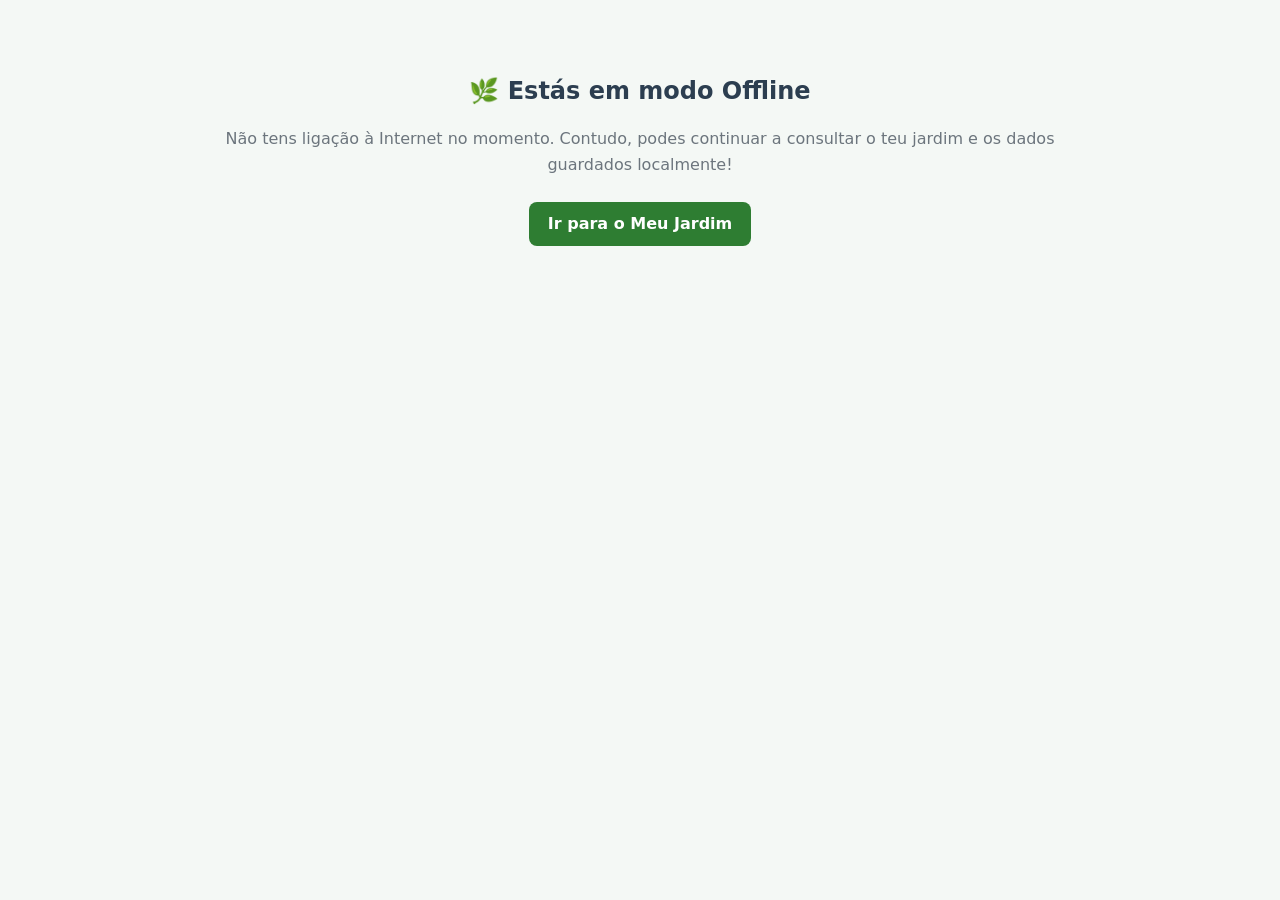
==== pages/offline.html @ 0cb5bcfe "Add files via upload" ====
<!DOCTYPE html>
<html lang="pt">
<head>
  <meta charset="UTF-8">
  <meta name="viewport" content="width=device-width, initial-scale=1.0">
  <title>Offline - FloraAura</title>
  <link rel="stylesheet" href="/assets/css/styles.css">
</head>
<body>
  <main class="app-content" style="text-align: center; margin-top: 3rem;">
    <h2>🌿 Estás em modo Offline</h2>
    <p style="margin-top: 1rem; color: var(--text-muted);">
      Não tens ligação à Internet no momento. Contudo, podes continuar a consultar o teu jardim e os dados guardados localmente!
    </p>
    <a href="/index.html" class="btn-primary" style="display:inline-block; margin-top:1.5rem; text-decoration:none;">Ir para o Meu Jardim</a>
  </main>
</body>
</html>
---- assets/css/styles.css ----
:root {
  --primary-color: #2e7d32;
  --primary-light: #81c784;
  --primary-dark: #1b5e20;
  --accent-color: #a5d6a7;
  --bg-color: #f4f8f5;
  --card-bg: #ffffff;
  --text-color: #2c3e50;
  --text-muted: #6c757d;
  --border-radius: 12px;
  --shadow: 0 4px 12px rgba(0, 0, 0, 0.08);
}

* {
  box-sizing: border-box;
  margin: 0;
  padding: 0;
  font-family: system-ui, -apple-system, BlinkMacSystemFont, 'Segoe UI', Roboto, sans-serif;
}

body {
  background-color: var(--bg-color);
  color: var(--text-color);
  line-height: 1.6;
  padding-bottom: 2rem;
}

/* Header */
.app-header {
  background-color: var(--primary-color);
  color: white;
  padding: 1rem 1.5rem;
  display: flex;
  justify-content: space-between;
  align-items: center;
  box-shadow: var(--shadow);
}

.logo-container {
  display: flex;
  align-items: center;
  gap: 0.75rem;
}

.logo {
  width: 32px;
  height: 32px;
}

/* Navegação */
.app-nav {
  display: flex;
  background-color: #ffffff;
  border-bottom: 1px solid #e0e0e0;
  padding: 0.5rem 1rem;
  gap: 1rem;
}

.nav-btn, .nav-link {
  background: none;
  border: none;
  padding: 0.5rem 1rem;
  font-weight: 600;
  color: var(--text-muted);
  cursor: pointer;
  text-decoration: none;
  border-bottom: 3px solid transparent;
}

.nav-btn.active {
  color: var(--primary-color);
  border-bottom-color: var(--primary-color);
}

/* Conteúdo */
.app-content {
  padding: 1.5rem;
  max-width: 900px;
  margin: 0 auto;
}

.tab-content {
  display: none;
}

.tab-content.active {
  display: block;
}

.section-header {
  display: flex;
  justify-content: space-between;
  align-items: center;
  margin-bottom: 1.5rem;
}

/* Botões */
.btn-primary {
  background-color: var(--primary-color);
  color: white;
  border: none;
  padding: 0.6rem 1.2rem;
  border-radius: 8px;
  font-weight: 600;
  cursor: pointer;
}

.btn-secondary {
  background-color: #e0e0e0;
  color: var(--text-color);
  border: none;
  padding: 0.6rem 1.2rem;
  border-radius: 8px;
  cursor: pointer;
}

/* Grela de Plantas */
.plants-grid {
  display: grid;
  grid-template-columns: repeat(auto-fill, minmax(250px, 1fr));
  gap: 1.25rem;
}

.plant-card {
  background: var(--card-bg);
  border-radius: var(--border-radius);
  padding: 1.25rem;
  box-shadow: var(--shadow);
  border-left: 5px solid var(--primary-color);
}

.plant-card h3 {
  color: var(--primary-dark);
  margin-bottom: 0.5rem;
}

.plant-meta {
  font-size: 0.9rem;
  color: var(--text-muted);
  margin-bottom: 0.25rem;
}

/* Modal */
.app-modal {
  margin: auto;
  padding: 2rem;
  border-radius: var(--border-radius);
  border: none;
  box-shadow: 0 10px 30px rgba(0, 0, 0, 0.2);
  width: 90%;
  max-width: 450px;
}

.app-modal form {
  display: flex;
  flex-direction: column;
  gap: 1rem;
}

.app-modal input, .app-modal select {
  padding: 0.6rem;
  border: 1px solid #ccc;
  border-radius: 6px;
}

.modal-actions {
  display: flex;
  justify-content: flex-end;
  gap: 0.5rem;
  margin-top: 1rem;
}
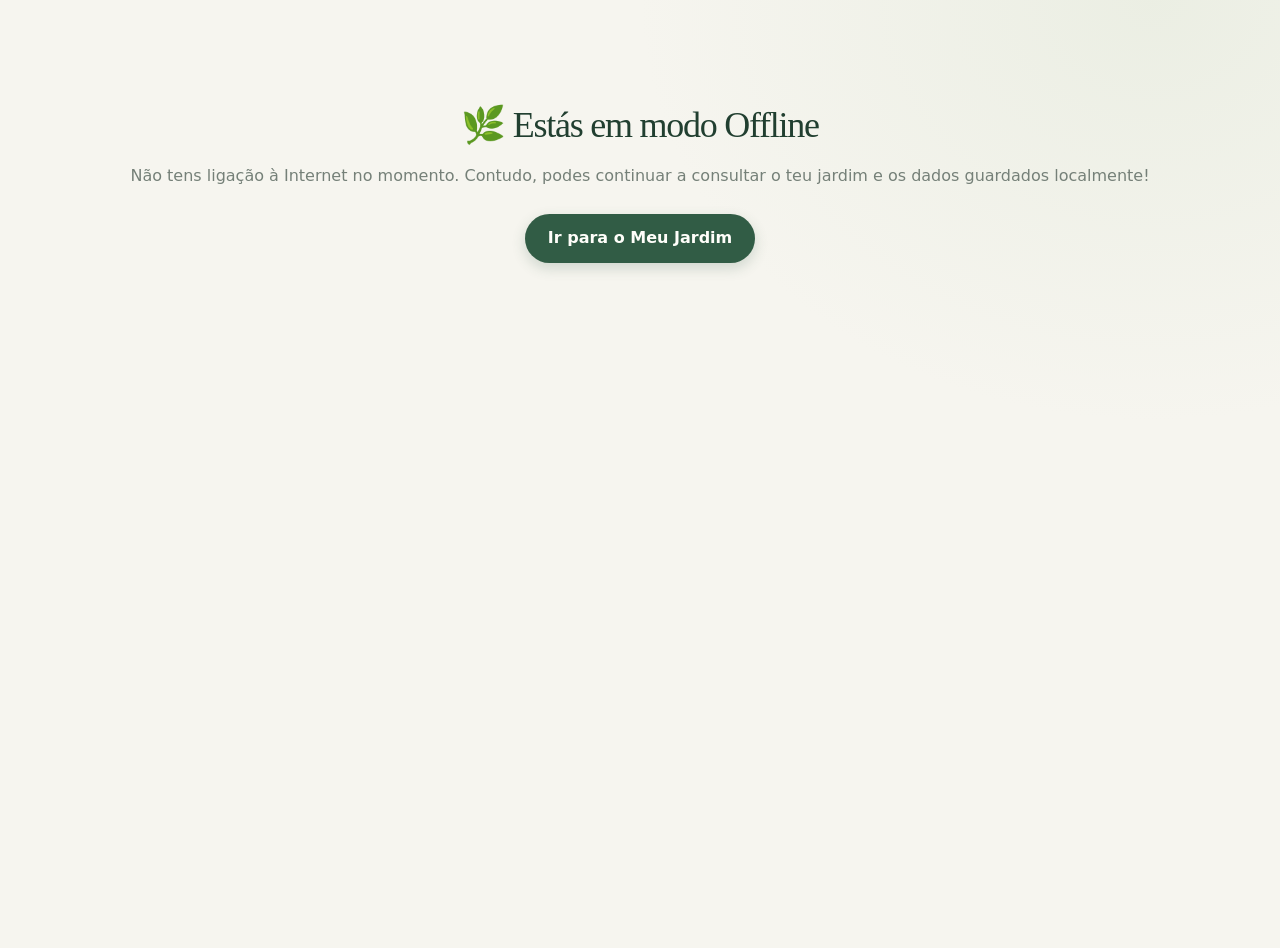
==== commit b427784a: "Add files via upload" ====
--- a/pages/offline.html
+++ b/pages/offline.html
@@ -4,7 +4,7 @@
   <meta charset="UTF-8">
   <meta name="viewport" content="width=device-width, initial-scale=1.0">
   <title>Offline - FloraAura</title>
-  <link rel="stylesheet" href="/assets/css/styles.css">
+  <link rel="stylesheet" href="../assets/css/styles.css">
 </head>
 <body>
   <main class="app-content" style="text-align: center; margin-top: 3rem;">
--- a/assets/css/styles.css
+++ b/assets/css/styles.css
@@ -1,82 +1,150 @@
 :root {
-  --primary-color: #2e7d32;
-  --primary-light: #81c784;
-  --primary-dark: #1b5e20;
-  --accent-color: #a5d6a7;
-  --bg-color: #f4f8f5;
-  --card-bg: #ffffff;
-  --text-color: #2c3e50;
-  --text-muted: #6c757d;
-  --border-radius: 12px;
-  --shadow: 0 4px 12px rgba(0, 0, 0, 0.08);
+  color-scheme: light;
+  --primary-color: #315c45;
+  --primary-light: #e6eee7;
+  --primary-dark: #213f30;
+  --accent-color: #c5a66b;
+  --bg-color: #f6f5ef;
+  --card-bg: #fffefa;
+  --text-color: #28362e;
+  --text-muted: #758078;
+  --border-color: #e6e8df;
+  --border-radius: 18px;
+  --shadow: 0 12px 32px rgba(40, 54, 46, 0.07);
+  --shadow-hover: 0 18px 38px rgba(40, 54, 46, 0.12);
 }
 
 * {
   box-sizing: border-box;
   margin: 0;
   padding: 0;
-  font-family: system-ui, -apple-system, BlinkMacSystemFont, 'Segoe UI', Roboto, sans-serif;
 }
 
 body {
-  background-color: var(--bg-color);
+  min-height: 100vh;
+  background:
+    radial-gradient(ellipse at 90% 0%, rgba(220, 229, 211, 0.42), transparent 32rem),
+    var(--bg-color);
   color: var(--text-color);
-  line-height: 1.6;
-  padding-bottom: 2rem;
-}
-
-/* Header */
+  font-family: "Segoe UI", system-ui, -apple-system, BlinkMacSystemFont, sans-serif;
+  line-height: 1.65;
+  padding-bottom: 3rem;
+  -webkit-font-smoothing: antialiased;
+}
+
+h1,
+h2,
+h3 {
+  color: var(--primary-dark);
+  font-family: Georgia, "Times New Roman", serif;
+  font-weight: 500;
+  line-height: 1.2;
+}
+
+h1 {
+  color: #fffefa;
+  font-size: clamp(1.55rem, 3vw, 1.9rem);
+  letter-spacing: -0.04em;
+}
+
+h2 {
+  font-size: clamp(1.7rem, 4vw, 2.25rem);
+  letter-spacing: -0.035em;
+}
+
+h3 {
+  font-size: 1.35rem;
+  letter-spacing: -0.02em;
+}
+
+button,
+input,
+select {
+  font: inherit;
+}
+
+button,
+a,
+input,
+select {
+  -webkit-tap-highlight-color: transparent;
+}
+
+button:focus-visible,
+a:focus-visible,
+input:focus-visible,
+select:focus-visible {
+  outline: 3px solid rgba(197, 166, 107, 0.8);
+  outline-offset: 3px;
+}
+
 .app-header {
-  background-color: var(--primary-color);
-  color: white;
-  padding: 1rem 1.5rem;
-  display: flex;
+  position: relative;
+  display: flex;
+  min-height: 84px;
+  align-items: center;
   justify-content: space-between;
-  align-items: center;
-  box-shadow: var(--shadow);
+  padding: 1rem max(1.5rem, calc((100vw - 1080px) / 2));
+  background: linear-gradient(115deg, #244432, #39664b);
+  color: #fffefa;
+  box-shadow: 0 8px 24px rgba(33, 63, 48, 0.14);
 }
 
 .logo-container {
   display: flex;
   align-items: center;
-  gap: 0.75rem;
+  gap: 0.85rem;
 }
 
 .logo {
-  width: 32px;
-  height: 32px;
-}
-
-/* Navegação */
+  width: 38px;
+  height: 38px;
+  object-fit: contain;
+}
+
 .app-nav {
   display: flex;
-  background-color: #ffffff;
-  border-bottom: 1px solid #e0e0e0;
-  padding: 0.5rem 1rem;
-  gap: 1rem;
-}
-
-.nav-btn, .nav-link {
-  background: none;
-  border: none;
-  padding: 0.5rem 1rem;
-  font-weight: 600;
+  justify-content: center;
+  gap: 0.5rem;
+  padding: 0.75rem 1rem;
+  border-bottom: 1px solid rgba(40, 54, 46, 0.08);
+  background: rgba(255, 254, 250, 0.88);
+}
+
+.nav-btn,
+.nav-link {
+  position: relative;
+  display: inline-flex;
+  min-height: 42px;
+  align-items: center;
+  justify-content: center;
+  border: 0;
+  border-radius: 999px;
+  background: transparent;
+  padding: 0.55rem 1.15rem;
   color: var(--text-muted);
   cursor: pointer;
+  font-size: 0.94rem;
+  font-weight: 600;
   text-decoration: none;
-  border-bottom: 3px solid transparent;
+  transition: color 180ms ease, background-color 180ms ease;
+}
+
+.nav-btn:hover,
+.nav-link:hover {
+  background: #f1f2eb;
+  color: var(--primary-dark);
 }
 
 .nav-btn.active {
-  color: var(--primary-color);
-  border-bottom-color: var(--primary-color);
-}
-
-/* Conteúdo */
+  background: var(--primary-light);
+  color: var(--primary-dark);
+}
+
 .app-content {
-  padding: 1.5rem;
-  max-width: 900px;
+  width: min(100% - 3rem, 1080px);
   margin: 0 auto;
+  padding: clamp(2rem, 5vw, 3.5rem) 0;
 }
 
 .tab-content {
@@ -85,87 +153,735 @@
 
 .tab-content.active {
   display: block;
+  animation: content-in 300ms ease both;
+}
+
+@keyframes content-in {
+  from {
+    opacity: 0;
+    transform: translateY(6px);
+  }
+
+  to {
+    opacity: 1;
+    transform: translateY(0);
+  }
 }
 
 .section-header {
   display: flex;
+  align-items: center;
   justify-content: space-between;
-  align-items: center;
-  margin-bottom: 1.5rem;
-}
-
-/* Botões */
+  gap: 1.25rem;
+  margin-bottom: 1.75rem;
+}
+
+.section-header h2,
+#catalogo > h2 {
+  position: relative;
+  padding-bottom: 0.8rem;
+}
+
+.section-header h2::after,
+#catalogo > h2::after {
+  position: absolute;
+  bottom: 0;
+  left: 0;
+  width: 42px;
+  height: 3px;
+  border-radius: 4px;
+  background: var(--accent-color);
+  content: "";
+}
+
+.btn-primary,
+.btn-secondary,
+.btn-install {
+  display: inline-flex;
+  min-height: 46px;
+  align-items: center;
+  justify-content: center;
+  border: 1px solid transparent;
+  border-radius: 999px;
+  padding: 0.65rem 1.35rem;
+  cursor: pointer;
+  font-weight: 650;
+  text-decoration: none;
+  transition: transform 180ms ease, background-color 180ms ease, box-shadow 180ms ease;
+}
+
 .btn-primary {
-  background-color: var(--primary-color);
-  color: white;
-  border: none;
-  padding: 0.6rem 1.2rem;
-  border-radius: 8px;
-  font-weight: 600;
-  cursor: pointer;
+  background: var(--primary-color);
+  color: #fffefa;
+  box-shadow: 0 5px 14px rgba(49, 92, 69, 0.2);
+}
+
+.btn-primary:hover {
+  transform: translateY(-1px);
+  background: var(--primary-dark);
+  box-shadow: 0 8px 18px rgba(49, 92, 69, 0.24);
 }
 
 .btn-secondary {
-  background-color: #e0e0e0;
+  border-color: var(--border-color);
+  background: var(--card-bg);
   color: var(--text-color);
-  border: none;
-  padding: 0.6rem 1.2rem;
-  border-radius: 8px;
-  cursor: pointer;
-}
-
-/* Grela de Plantas */
+}
+
+.btn-secondary:hover {
+  background: #f2f2ec;
+}
+
+.btn-install {
+  min-height: 40px;
+  border-color: rgba(255, 254, 250, 0.4);
+  background: rgba(255, 254, 250, 0.12);
+  color: #fffefa;
+}
+
+.btn-install:hover {
+  background: rgba(255, 254, 250, 0.22);
+}
+
 .plants-grid {
   display: grid;
-  grid-template-columns: repeat(auto-fill, minmax(250px, 1fr));
-  gap: 1.25rem;
+  grid-template-columns: repeat(auto-fill, minmax(min(100%, 265px), 1fr));
+  gap: 1.2rem;
 }
 
 .plant-card {
+  position: relative;
+  overflow: hidden;
+  border: 1px solid rgba(40, 54, 46, 0.07);
+  border-radius: var(--border-radius);
   background: var(--card-bg);
+  padding: 1.5rem;
+  box-shadow: var(--shadow);
+  transition: transform 200ms ease, box-shadow 200ms ease;
+}
+
+.plant-card::before {
+  position: absolute;
+  inset: 0 auto 0 0;
+  width: 4px;
+  background: linear-gradient(180deg, var(--accent-color), var(--primary-color));
+  content: "";
+}
+
+.plant-card:hover {
+  transform: translateY(-3px);
+  box-shadow: var(--shadow-hover);
+}
+
+.plant-card h3 {
+  margin-bottom: 0.8rem;
+}
+
+.plant-card p + p {
+  margin-top: 0.25rem;
+}
+
+.plant-meta {
+  color: var(--text-muted);
+  font-size: 0.94rem;
+}
+
+.plant-meta strong {
+  color: #536157;
+  font-weight: 650;
+}
+
+.empty-state {
+  grid-column: 1 / -1;
+  border: 1px dashed #cbd4c8;
   border-radius: var(--border-radius);
-  padding: 1.25rem;
+  background: rgba(255, 254, 250, 0.65);
+  padding: 2.5rem 1.5rem;
+  color: var(--text-muted);
+  text-align: center;
+}
+
+.search-bar {
+  margin: 1.5rem 0;
+}
+
+.search-bar input {
+  width: 100%;
+  min-height: 50px;
+  border: 1px solid var(--border-color);
+  border-radius: 999px;
+  background: var(--card-bg);
+  padding: 0.75rem 1.2rem;
+  color: var(--text-color);
+  box-shadow: 0 4px 14px rgba(40, 54, 46, 0.04);
+}
+
+.search-bar input::placeholder {
+  color: #929b92;
+}
+
+.app-modal {
+  width: min(90%, 500px);
+  max-height: min(90vh, 760px);
+  overflow-y: auto;
+  margin: auto;
+  border: 1px solid rgba(40, 54, 46, 0.1);
+  border-radius: 24px;
+  background: var(--card-bg);
+  padding: clamp(1.5rem, 5vw, 2.25rem);
+  color: var(--text-color);
+  box-shadow: 0 24px 80px rgba(26, 43, 32, 0.24);
+}
+
+.app-modal::backdrop {
+  background: rgba(24, 39, 29, 0.52);
+  backdrop-filter: blur(4px);
+}
+
+.app-modal form {
+  display: flex;
+  flex-direction: column;
+  gap: 0.65rem;
+}
+
+.app-modal h3 {
+  margin-bottom: 0.6rem;
+  font-size: 1.65rem;
+}
+
+.app-modal label {
+  margin-top: 0.35rem;
+  color: #536157;
+  font-size: 0.9rem;
+  font-weight: 650;
+}
+
+.app-modal input,
+.app-modal select {
+  width: 100%;
+  min-height: 46px;
+  border: 1px solid #dfe3da;
+  border-radius: 10px;
+  background: #fff;
+  padding: 0.65rem 0.8rem;
+  color: var(--text-color);
+}
+
+.app-modal input:focus,
+.app-modal select:focus {
+  border-color: var(--primary-color);
+}
+
+.modal-actions {
+  display: flex;
+  justify-content: flex-end;
+  gap: 0.65rem;
+  margin-top: 1.25rem;
+}
+
+.welcome-panel {
+  position: relative;
+  display: grid;
+  min-height: 350px;
+  grid-template-columns: minmax(0, 1.35fr) minmax(220px, 0.65fr);
+  align-items: center;
+  overflow: hidden;
+  margin-bottom: 3.5rem;
+  border-radius: 28px;
+  background:
+    radial-gradient(ellipse at 82% 25%, rgba(126, 157, 105, 0.3), transparent 23rem),
+    linear-gradient(120deg, #203e2e, #315c45 68%, #426c50);
+  padding: clamp(2rem, 5vw, 3.5rem);
+  color: #fffefa;
+  box-shadow: 0 22px 50px rgba(33, 63, 48, 0.18);
+}
+
+.welcome-copy {
+  position: relative;
+  z-index: 1;
+  max-width: 610px;
+  padding-bottom: 1.5rem;
+}
+
+.eyebrow {
+  margin-bottom: 0.55rem;
+  color: #8a9a8c;
+  font-size: 0.73rem;
+  font-weight: 750;
+  letter-spacing: 0.14em;
+  text-transform: uppercase;
+}
+
+.welcome-copy .eyebrow {
+  color: #d5c18e;
+}
+
+.welcome-copy h2 {
+  max-width: 570px;
+  color: #fffefa;
+  font-size: clamp(2.1rem, 4.5vw, 3.45rem);
+  letter-spacing: -0.045em;
+}
+
+.welcome-copy > p:not(.eyebrow) {
+  max-width: 490px;
+  margin-top: 1rem;
+  color: rgba(255, 254, 250, 0.78);
+  font-size: 1.02rem;
+}
+
+.welcome-actions {
+  display: flex;
+  flex-wrap: wrap;
+  align-items: center;
+  gap: 0.65rem 1rem;
+  margin-top: 1.5rem;
+}
+
+.welcome-panel .btn-primary {
+  border-color: #fffefa;
+  background: #fffefa;
+  color: var(--primary-dark);
+  box-shadow: none;
+}
+
+.welcome-panel .btn-primary:hover {
+  background: #f1eee3;
+}
+
+.nav-btn.btn-text {
+  color: rgba(255, 254, 250, 0.9);
+}
+
+.nav-btn.btn-text:hover {
+  background: rgba(255, 254, 250, 0.12);
+  color: #fffefa;
+}
+
+.btn-text span {
+  margin-left: 0.4rem;
+  font-size: 1.2em;
+  transition: transform 180ms ease;
+}
+
+.btn-text:hover span {
+  transform: translateX(3px);
+}
+
+.welcome-art {
+  position: absolute;
+  top: 0;
+  right: 0;
+  width: 39%;
+  height: 80%;
+  min-height: 255px;
+  pointer-events: none;
+}
+
+.art-sun {
+  position: absolute;
+  top: 18%;
+  right: 22%;
+  width: clamp(75px, 10vw, 126px);
+  aspect-ratio: 1;
+  border: 1px solid rgba(236, 219, 168, 0.44);
+  border-radius: 50%;
+  background: rgba(224, 197, 131, 0.12);
+  box-shadow: 0 0 0 18px rgba(224, 197, 131, 0.05), 0 0 0 38px rgba(224, 197, 131, 0.035);
+}
+
+.art-leaf {
+  position: absolute;
+  z-index: 1;
+  bottom: 24%;
+  left: 52%;
+  width: 78px;
+  height: 132px;
+  border: 1px solid rgba(228, 237, 212, 0.55);
+  border-radius: 100% 0 100% 0;
+  background: linear-gradient(145deg, #9caf7a, #527b55 76%);
+  transform: rotate(-28deg);
+  transform-origin: bottom center;
+}
+
+.art-leaf::after {
+  position: absolute;
+  top: 15%;
+  left: 50%;
+  width: 1px;
+  height: 72%;
+  background: rgba(245, 241, 219, 0.5);
+  content: "";
+  transform: rotate(-23deg);
+}
+
+.art-leaf-one {
+  margin-left: -18px;
+  transform: rotate(-43deg) scale(0.84);
+}
+
+.art-leaf-two {
+  margin-left: 33px;
+  transform: rotate(13deg);
+}
+
+.art-pot {
+  position: absolute;
+  z-index: 2;
+  right: 22%;
+  bottom: 9%;
+  width: 116px;
+  height: 78px;
+  border-radius: 8px 8px 36px 36px;
+  background: linear-gradient(120deg, #d5bd8a, #b79a66);
+  clip-path: polygon(0 0, 100% 0, 84% 100%, 16% 100%);
+}
+
+.art-pot::before {
+  position: absolute;
+  top: 0;
+  left: -8%;
+  width: 116%;
+  height: 13px;
+  border-radius: 8px;
+  background: #e0cca0;
+  content: "";
+}
+
+.art-ground {
+  position: absolute;
+  right: 5%;
+  bottom: 8%;
+  width: 85%;
+  height: 1px;
+  background: rgba(238, 235, 214, 0.35);
+}
+
+.welcome-stats {
+  position: absolute;
+  z-index: 3;
+  right: clamp(1.5rem, 5vw, 3.5rem);
+  bottom: 1.6rem;
+  left: clamp(2rem, 5vw, 3.5rem);
+  display: flex;
+  align-items: center;
+  gap: 1.1rem;
+  border-top: 1px solid rgba(255, 254, 250, 0.19);
+  padding-top: 1rem;
+  pointer-events: none;
+}
+
+.stat-item {
+  display: grid;
+  gap: 0.05rem;
+}
+
+.stat-value {
+  color: #fffefa;
+  font-family: Georgia, "Times New Roman", serif;
+  font-size: 1.45rem;
+  line-height: 1.1;
+}
+
+.stat-label {
+  color: rgba(255, 254, 250, 0.68);
+  font-size: 0.76rem;
+}
+
+.stat-note {
+  margin-left: auto;
+  color: rgba(255, 254, 250, 0.74);
+  font-size: 0.82rem;
+}
+
+.stat-note span {
+  margin-right: 0.3rem;
+  color: #d5c18e;
+}
+
+.section-header > div > .eyebrow {
+  margin-bottom: 0.35rem;
+}
+
+.section-header > div > h2 {
+  padding-bottom: 0.8rem;
+}
+
+.care-section {
+  margin-top: 4rem;
+}
+
+.care-section .section-header {
+  margin-bottom: 1.25rem;
+}
+
+.care-grid {
+  display: grid;
+  grid-template-columns: repeat(3, minmax(0, 1fr));
+  gap: 1rem;
+}
+
+.care-card {
+  min-height: 190px;
+  border: 1px solid rgba(40, 54, 46, 0.07);
+  border-radius: var(--border-radius);
+  background: rgba(255, 254, 250, 0.82);
+  padding: 1.4rem;
+  transition: transform 180ms ease, box-shadow 180ms ease;
+}
+
+.care-card:hover {
+  transform: translateY(-3px);
   box-shadow: var(--shadow);
-  border-left: 5px solid var(--primary-color);
-}
-
-.plant-card h3 {
-  color: var(--primary-dark);
-  margin-bottom: 0.5rem;
-}
-
-.plant-meta {
-  font-size: 0.9rem;
+}
+
+.care-icon {
+  display: inline-grid;
+  width: 36px;
+  height: 36px;
+  place-items: center;
+  border-radius: 12px;
+  background: var(--primary-light);
+  color: var(--primary-color);
+  font-size: 1.25rem;
+}
+
+.care-card h3 {
+  margin: 0.9rem 0 0.35rem;
+  font-size: 1.2rem;
+}
+
+.care-card p,
+.catalog-intro > p:not(.eyebrow) {
   color: var(--text-muted);
-  margin-bottom: 0.25rem;
-}
-
-/* Modal */
-.app-modal {
-  margin: auto;
-  padding: 2rem;
-  border-radius: var(--border-radius);
-  border: none;
-  box-shadow: 0 10px 30px rgba(0, 0, 0, 0.2);
-  width: 90%;
-  max-width: 450px;
-}
-
-.app-modal form {
-  display: flex;
-  flex-direction: column;
-  gap: 1rem;
-}
-
-.app-modal input, .app-modal select {
-  padding: 0.6rem;
-  border: 1px solid #ccc;
-  border-radius: 6px;
-}
-
-.modal-actions {
-  display: flex;
-  justify-content: flex-end;
-  gap: 0.5rem;
-  margin-top: 1rem;
-}+  font-size: 0.93rem;
+}
+
+.catalog-intro {
+  max-width: 670px;
+  margin-bottom: 1.5rem;
+}
+
+.catalog-intro h2 {
+  position: relative;
+  display: inline-block;
+  margin-bottom: 0.75rem;
+  padding-bottom: 0.8rem;
+}
+
+.catalog-intro h2::after {
+  position: absolute;
+  bottom: 0;
+  left: 0;
+  width: 42px;
+  height: 3px;
+  border-radius: 4px;
+  background: var(--accent-color);
+  content: "";
+}
+
+.search-bar {
+  display: flex;
+  align-items: center;
+  gap: 0.75rem;
+  max-width: 620px;
+  min-height: 54px;
+  border: 1px solid var(--border-color);
+  border-radius: 999px;
+  background: var(--card-bg);
+  padding: 0 1.1rem;
+  color: var(--text-muted);
+  box-shadow: 0 4px 14px rgba(40, 54, 46, 0.04);
+}
+
+.search-bar > span {
+  font-size: 1.45rem;
+}
+
+.search-bar input {
+  min-height: 50px;
+  border: 0;
+  outline: 0;
+  background: transparent;
+  padding: 0;
+  box-shadow: none;
+}
+
+.search-bar input:focus-visible {
+  outline: 0;
+}
+
+.search-bar:focus-within {
+  border-color: var(--primary-color);
+  box-shadow: 0 0 0 3px rgba(49, 92, 69, 0.12);
+}
+
+.modal-description {
+  margin: -0.2rem 0 0.55rem;
+  color: var(--text-muted);
+  font-size: 0.92rem;
+}
+
+.app-footer {
+  display: flex;
+  align-items: center;
+  justify-content: center;
+  gap: 0.55rem;
+  margin: 0 auto;
+  padding: 1.5rem 1rem 0;
+  color: var(--text-muted);
+  font-size: 0.84rem;
+  text-align: center;
+}
+
+.footer-mark {
+  color: var(--primary-color);
+  font-size: 1.05rem;
+}
+
+@media (max-width: 600px) {
+  .app-header {
+    min-height: 72px;
+    padding: 0.85rem 1.1rem;
+  }
+
+  .logo {
+    width: 32px;
+    height: 32px;
+  }
+
+  .app-nav {
+    gap: 0.15rem;
+    padding: 0.55rem 0.5rem;
+  }
+
+  .nav-btn,
+  .nav-link {
+    min-height: 40px;
+    padding: 0.5rem 0.85rem;
+    font-size: 0.9rem;
+  }
+
+  .app-content {
+    width: min(100% - 2rem, 1080px);
+    padding-top: 2rem;
+  }
+
+  .section-header {
+    align-items: flex-start;
+    flex-direction: column;
+  }
+
+  .section-header .btn-primary {
+    align-self: flex-start;
+  }
+
+  .welcome-panel {
+    min-height: 435px;
+    grid-template-columns: 1fr;
+    margin-bottom: 2.75rem;
+    border-radius: 22px;
+    padding: 1.75rem 1.5rem 1.4rem;
+  }
+
+  .welcome-copy {
+    align-self: start;
+    padding-bottom: 0;
+  }
+
+  .welcome-copy h2 {
+    max-width: 450px;
+    font-size: clamp(2rem, 9vw, 2.7rem);
+  }
+
+  .welcome-copy > p:not(.eyebrow) {
+    max-width: 370px;
+    font-size: 0.94rem;
+  }
+
+  .welcome-actions {
+    align-items: flex-start;
+    flex-direction: column;
+    gap: 0.35rem;
+    margin-top: 1.1rem;
+  }
+
+  .welcome-art {
+    top: auto;
+    right: 0;
+    bottom: 3.6rem;
+    width: 58%;
+    height: 48%;
+    min-height: 180px;
+    opacity: 0.8;
+  }
+
+  .art-leaf {
+    width: 58px;
+    height: 100px;
+  }
+
+  .art-pot {
+    right: 18%;
+    width: 88px;
+    height: 60px;
+  }
+
+  .welcome-stats {
+    right: 1.5rem;
+    bottom: 1.1rem;
+    left: 1.5rem;
+    gap: 0.9rem;
+    padding-top: 0.75rem;
+  }
+
+  .stat-value {
+    font-size: 1.25rem;
+  }
+
+  .stat-label {
+    max-width: 110px;
+    font-size: 0.68rem;
+  }
+
+  .stat-note {
+    display: none;
+  }
+
+  .care-section {
+    margin-top: 3rem;
+  }
+
+  .care-grid {
+    grid-template-columns: 1fr;
+    gap: 0.75rem;
+  }
+
+  .care-card {
+    min-height: auto;
+    padding: 1.15rem;
+  }
+
+  .catalog-intro {
+    margin-bottom: 1rem;
+  }
+
+  .modal-actions {
+    flex-direction: column-reverse;
+  }
+
+  .modal-actions button {
+    width: 100%;
+  }
+}
+
+@media (prefers-reduced-motion: reduce) {
+  *,
+  *::before,
+  *::after {
+    scroll-behavior: auto !important;
+    animation-duration: 0.01ms !important;
+    animation-iteration-count: 1 !important;
+    transition-duration: 0.01ms !important;
+  }
+}
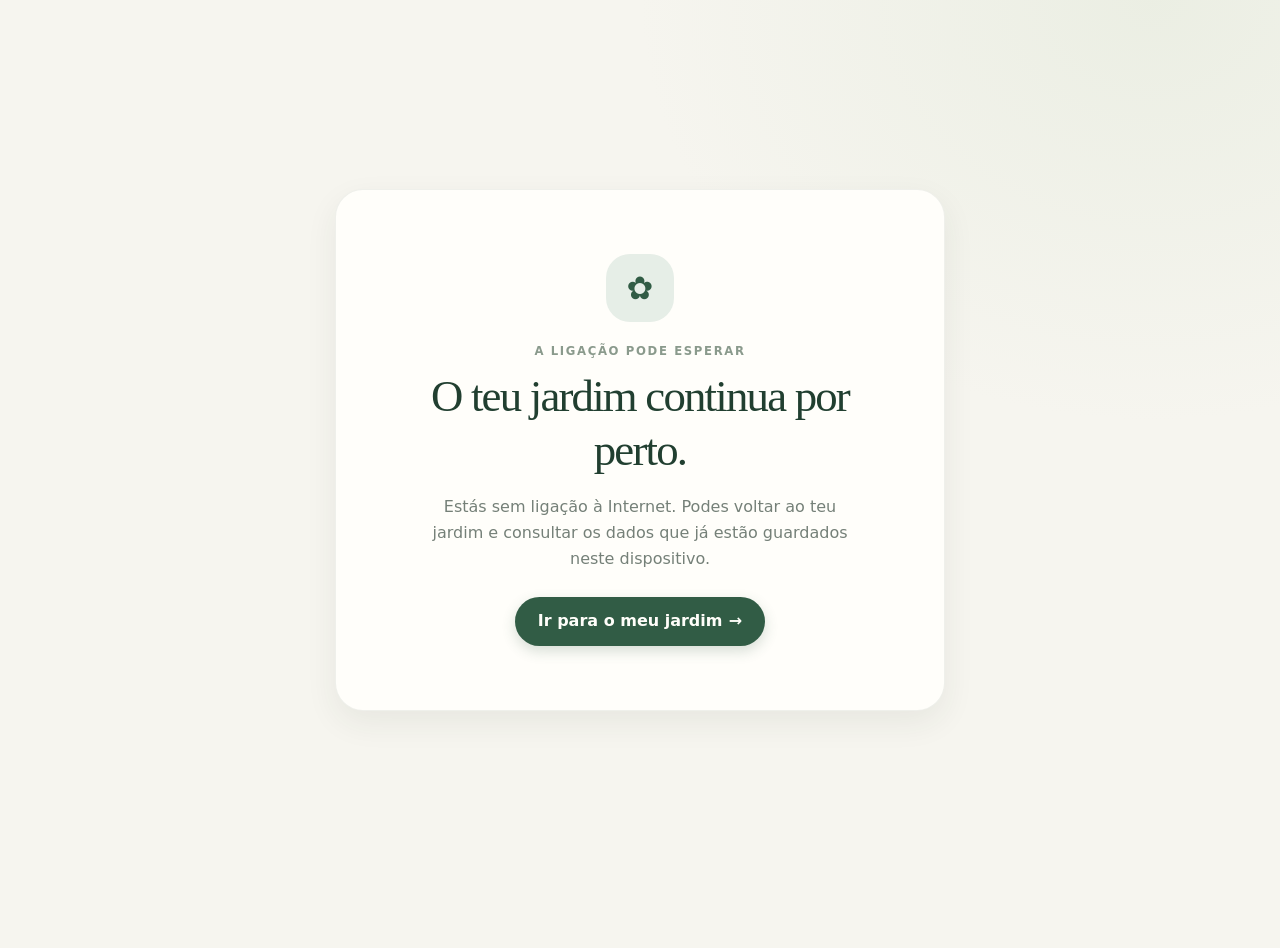
==== commit 2f99d295: "Add files via upload" ====
--- a/pages/offline.html
+++ b/pages/offline.html
@@ -4,15 +4,18 @@
   <meta charset="UTF-8">
   <meta name="viewport" content="width=device-width, initial-scale=1.0">
   <title>Offline - FloraAura</title>
+  <meta name="theme-color" content="#315c45">
   <link rel="stylesheet" href="../assets/css/styles.css">
 </head>
 <body>
-  <main class="app-content" style="text-align: center; margin-top: 3rem;">
-    <h2>🌿 Estás em modo Offline</h2>
-    <p style="margin-top: 1rem; color: var(--text-muted);">
-      Não tens ligação à Internet no momento. Contudo, podes continuar a consultar o teu jardim e os dados guardados localmente!
-    </p>
-    <a href="/index.html" class="btn-primary" style="display:inline-block; margin-top:1.5rem; text-decoration:none;">Ir para o Meu Jardim</a>
+  <main class="offline-page">
+    <section class="offline-card" aria-labelledby="offline-title">
+      <div class="offline-icon" aria-hidden="true">✿</div>
+      <p class="eyebrow">A ligação pode esperar</p>
+      <h1 id="offline-title">O teu jardim continua por perto.</h1>
+      <p>Estás sem ligação à Internet. Podes voltar ao teu jardim e consultar os dados que já estão guardados neste dispositivo.</p>
+      <a href="../index.html" class="btn-primary">Ir para o meu jardim <span aria-hidden="true">→</span></a>
+    </section>
   </main>
 </body>
 </html>
--- a/assets/css/styles.css
+++ b/assets/css/styles.css
@@ -734,6 +734,124 @@
   text-align: center;
 }
 
+.brand-link {
+  color: inherit;
+  text-decoration: none;
+}
+
+.brand-link h1 {
+  color: #fffefa;
+}
+
+.header-link {
+  border: 1px solid rgba(255, 254, 250, 0.35);
+  border-radius: 999px;
+  padding: 0.5rem 1rem;
+  color: #fffefa;
+  font-size: 0.9rem;
+  font-weight: 600;
+  text-decoration: none;
+  transition: background-color 180ms ease;
+}
+
+.header-link:hover {
+  background: rgba(255, 254, 250, 0.12);
+}
+
+.about-page {
+  max-width: 800px;
+  margin: 1rem auto;
+  border: 1px solid rgba(40, 54, 46, 0.07);
+  border-radius: 28px;
+  background: var(--card-bg);
+  padding: clamp(2rem, 6vw, 4rem);
+  box-shadow: var(--shadow);
+}
+
+.about-page h2 {
+  position: relative;
+  padding-bottom: 1rem;
+}
+
+.about-page h2::after {
+  position: absolute;
+  bottom: 0;
+  left: 0;
+  width: 42px;
+  height: 3px;
+  border-radius: 4px;
+  background: var(--accent-color);
+  content: "";
+}
+
+.about-lead {
+  max-width: 620px;
+  margin-top: 1.25rem;
+  color: var(--primary-color);
+  font-family: Georgia, "Times New Roman", serif;
+  font-size: clamp(1.25rem, 3vw, 1.65rem);
+  line-height: 1.5;
+}
+
+.about-copy {
+  display: grid;
+  gap: 1rem;
+  margin-top: 1.5rem;
+  color: var(--text-muted);
+}
+
+.about-copy strong {
+  color: var(--primary-dark);
+}
+
+.about-action {
+  margin-top: 2rem;
+}
+
+.offline-page {
+  display: grid;
+  min-height: 100vh;
+  place-items: center;
+  padding: 1.5rem;
+}
+
+.offline-card {
+  width: min(100%, 610px);
+  border: 1px solid rgba(40, 54, 46, 0.07);
+  border-radius: 28px;
+  background: var(--card-bg);
+  padding: clamp(2rem, 7vw, 4rem);
+  text-align: center;
+  box-shadow: var(--shadow);
+}
+
+.offline-icon {
+  display: grid;
+  width: 68px;
+  height: 68px;
+  place-items: center;
+  margin: 0 auto 1.25rem;
+  border-radius: 24px;
+  background: var(--primary-light);
+  color: var(--primary-color);
+  font-size: 2rem;
+}
+
+.offline-card h1 {
+  color: var(--primary-dark);
+  font-size: clamp(2rem, 6vw, 2.8rem);
+}
+
+.offline-card > p:not(.eyebrow) {
+  max-width: 440px;
+  margin: 1rem auto 1.5rem;
+  color: var(--text-muted);
+}
+
+.offline-card .btn-primary span {
+  margin-left: 0.4rem;
+}
+
 .footer-mark {
   color: var(--primary-color);
   font-size: 1.05rem;
@@ -743,6 +861,11 @@
   .app-header {
     min-height: 72px;
     padding: 0.85rem 1.1rem;
+  }
+
+  .header-link {
+    padding: 0.45rem 0.75rem;
+    font-size: 0.82rem;
   }
 
   .logo {
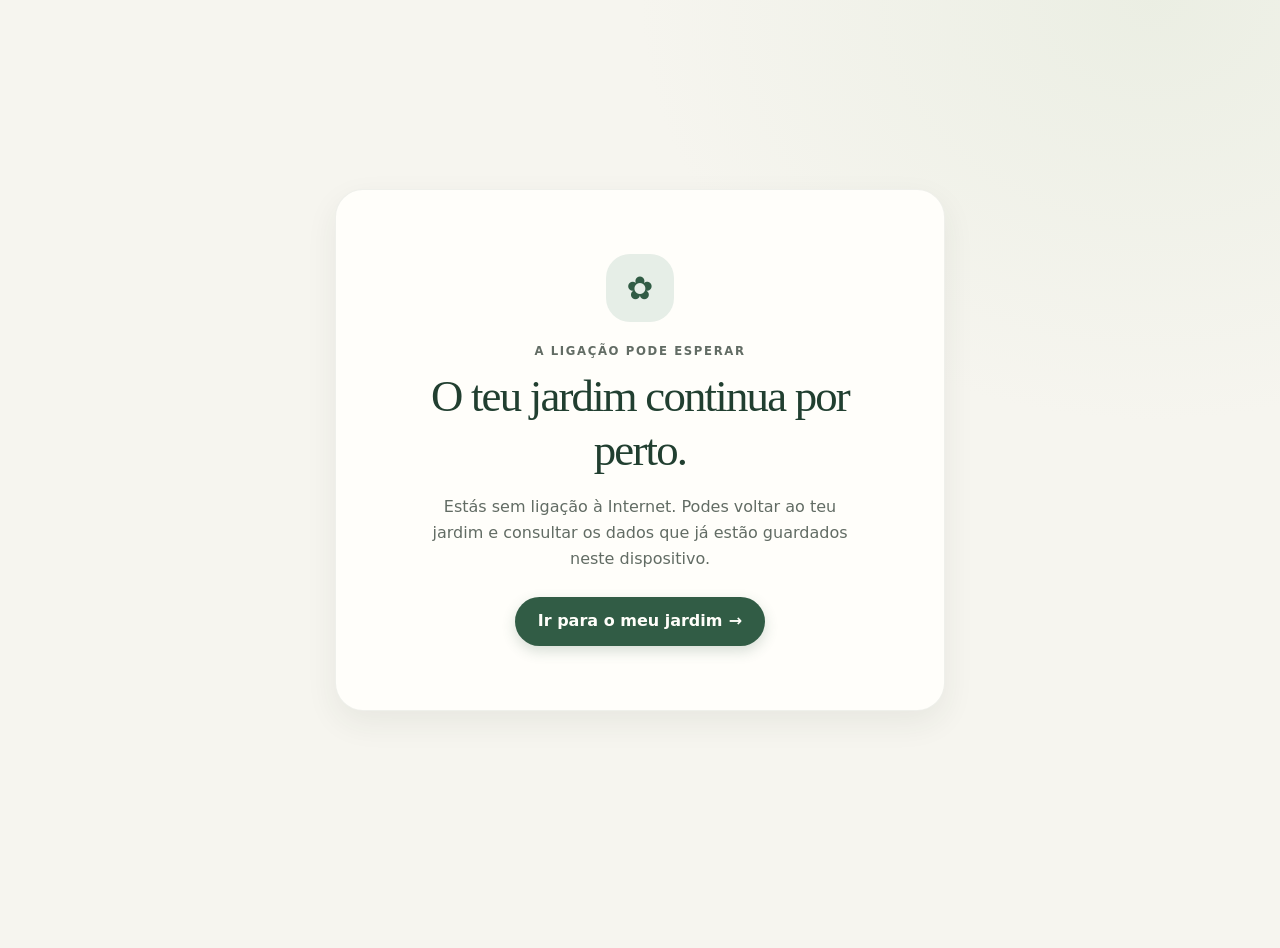
==== commit dbc83d92: "Add files via upload" ====
--- a/pages/offline.html
+++ b/pages/offline.html
@@ -1,5 +1,5 @@
 <!DOCTYPE html>
-<html lang="pt">
+<html lang="pt-PT">
 <head>
   <meta charset="UTF-8">
   <meta name="viewport" content="width=device-width, initial-scale=1.0">
--- a/assets/css/styles.css
+++ b/assets/css/styles.css
@@ -7,7 +7,7 @@
   --bg-color: #f6f5ef;
   --card-bg: #fffefa;
   --text-color: #28362e;
-  --text-muted: #758078;
+  --text-muted: #626c64;
   --border-color: #e6e8df;
   --border-radius: 18px;
   --shadow: 0 12px 32px rgba(40, 54, 46, 0.07);
@@ -18,6 +18,20 @@
   box-sizing: border-box;
   margin: 0;
   padding: 0;
+}
+
+[hidden] {
+  display: none !important;
+}
+
+.visually-hidden {
+  position: absolute;
+  width: 1px;
+  height: 1px;
+  overflow: hidden;
+  clip: rect(0, 0, 0, 0);
+  white-space: nowrap;
+  clip-path: inset(50%);
 }
 
 body {
@@ -74,8 +88,15 @@
 a:focus-visible,
 input:focus-visible,
 select:focus-visible {
-  outline: 3px solid rgba(197, 166, 107, 0.8);
+  outline: 3px solid var(--primary-dark);
   outline-offset: 3px;
+}
+
+.app-header a:focus-visible,
+.app-header button:focus-visible,
+.welcome-panel a:focus-visible,
+.welcome-panel button:focus-visible {
+  outline-color: #fffefa;
 }
 
 .app-header {
@@ -291,6 +312,75 @@
   font-weight: 650;
 }
 
+.plant-routines {
+  margin-top: 1rem;
+  border-top: 1px solid var(--border-color);
+  padding-top: 0.85rem;
+}
+
+.plant-routines h4 {
+  color: var(--primary-dark);
+  font-size: 1rem;
+}
+
+.routine-empty,
+.routine-meta {
+  color: var(--text-muted);
+  font-size: 0.84rem;
+}
+
+.routine-item {
+  margin-top: 0.75rem;
+  border-radius: 12px;
+  background: #f6f7f1;
+  padding: 0.8rem;
+}
+
+.routine-item > strong {
+  color: var(--primary-dark);
+}
+
+.routine-controls,
+.routine-form {
+  display: grid;
+  gap: 0.55rem;
+  margin-top: 0.65rem;
+}
+
+.routine-controls label,
+.routine-form label {
+  display: grid;
+  gap: 0.25rem;
+  color: var(--text-muted);
+  font-size: 0.78rem;
+  font-weight: 650;
+}
+
+.routine-controls input,
+.routine-form input {
+  width: 100%;
+  min-height: 40px;
+  border: 1px solid var(--border-color);
+  border-radius: 9px;
+  background: #fff;
+  padding: 0.45rem 0.6rem;
+  color: var(--text-color);
+}
+
+.routine-controls button,
+.routine-form button {
+  width: 100%;
+  min-height: 40px;
+  padding: 0.45rem 0.7rem;
+  font-size: 0.82rem;
+}
+
+.routine-form {
+  margin-top: 1rem;
+  border-top: 1px dashed var(--border-color);
+  padding-top: 0.8rem;
+}
+
 .empty-state {
   grid-column: 1 / -1;
   border: 1px dashed #cbd4c8;
@@ -317,7 +407,7 @@
 }
 
 .search-bar input::placeholder {
-  color: #929b92;
+  color: var(--text-muted);
 }
 
 .app-modal {
@@ -405,7 +495,7 @@
 
 .eyebrow {
   margin-bottom: 0.55rem;
-  color: #8a9a8c;
+  color: var(--text-muted);
   font-size: 0.73rem;
   font-weight: 750;
   letter-spacing: 0.14em;
@@ -611,6 +701,127 @@
   margin-top: 4rem;
 }
 
+.agenda-section {
+  margin-top: 3.5rem;
+  border: 1px solid rgba(40, 54, 46, 0.07);
+  border-radius: var(--border-radius);
+  background: rgba(255, 254, 250, 0.72);
+  padding: clamp(1.2rem, 3vw, 1.75rem);
+}
+
+.agenda-section .section-header {
+  margin-bottom: 0.6rem;
+}
+
+.agenda-description,
+.agenda-empty {
+  color: var(--text-muted);
+  font-size: 0.88rem;
+}
+
+.agenda-list {
+  display: grid;
+  gap: 0.55rem;
+  margin-top: 1rem;
+  list-style: none;
+}
+
+.agenda-list li {
+  display: grid;
+  grid-template-columns: minmax(0, 1fr) auto auto;
+  align-items: center;
+  gap: 0.8rem;
+  border-top: 1px solid var(--border-color);
+  padding: 0.75rem 0;
+  font-size: 0.9rem;
+}
+
+.agenda-list li strong {
+  color: var(--text-color);
+}
+
+.agenda-list li > span:nth-child(2) {
+  color: var(--text-muted);
+  font-variant-numeric: tabular-nums;
+}
+
+.agenda-state {
+  border-radius: 999px;
+  background: var(--primary-light);
+  padding: 0.2rem 0.65rem;
+  color: var(--primary-dark);
+  font-size: 0.76rem;
+  font-weight: 700;
+}
+
+.agenda-state.is-due,
+.plant-care-date.is-due {
+  color: #75551f;
+}
+
+.agenda-state.is-overdue,
+.plant-care-date.is-overdue {
+  color: #9b3430;
+}
+
+.plant-care-date {
+  margin-top: 0.8rem;
+  color: var(--primary-color);
+  font-size: 0.87rem;
+  font-weight: 650;
+}
+
+.plant-date-label {
+  display: grid;
+  width: 100%;
+  gap: 0.3rem;
+  margin-top: 0.65rem;
+  color: var(--text-muted);
+  font-size: 0.8rem;
+  font-weight: 650;
+}
+
+.plant-date-input {
+  width: 100%;
+  min-height: 42px;
+  border: 1px solid var(--border-color);
+  border-radius: 10px;
+  background: #fff;
+  padding: 0.45rem 0.65rem;
+  color: var(--text-color);
+}
+
+.schedule-date-btn {
+  align-self: flex-start;
+  min-height: 40px;
+  margin-top: 0.4rem;
+  font-size: 0.82rem;
+}
+
+.water-done-btn {
+  align-self: flex-start;
+  margin-top: 0.75rem;
+  font-size: 0.84rem;
+}
+
+.delete-plant-btn {
+  align-self: flex-start;
+  margin-top: 0.75rem;
+  border-color: #b54a43;
+  color: #8a302b;
+  font-size: 0.84rem;
+}
+
+.delete-plant-btn:hover {
+  background: #fff0ed;
+}
+
+.form-hint {
+  margin-top: -0.45rem;
+  color: var(--text-muted);
+  font-size: 0.8rem;
+}
+
 .care-section .section-header {
   margin-bottom: 1.25rem;
 }
@@ -660,6 +871,10 @@
 .catalog-intro {
   max-width: 670px;
   margin-bottom: 1.5rem;
+}
+
+.catalog-intro > button {
+  margin-top: 1rem;
 }
 
 .catalog-intro h2 {
@@ -722,6 +937,12 @@
   font-size: 0.92rem;
 }
 
+.form-error {
+  color: #9b3430;
+  font-size: 0.9rem;
+  font-weight: 600;
+}
+
 .app-footer {
   display: flex;
   align-items: center;
@@ -857,6 +1078,272 @@
   font-size: 1.05rem;
 }
 
+.catalog-filters {
+  display: flex;
+  flex-wrap: wrap;
+  align-items: end;
+  gap: 0.85rem;
+  margin: 1rem 0 0.75rem;
+}
+
+.filter-control {
+  display: grid;
+  gap: 0.35rem;
+  color: var(--text-muted);
+  font-size: 0.78rem;
+  font-weight: 650;
+}
+
+.filter-control select {
+  min-height: 42px;
+  border: 1px solid var(--border-color);
+  border-radius: 999px;
+  background: var(--card-bg);
+  padding: 0.45rem 2.1rem 0.45rem 0.85rem;
+  color: var(--text-color);
+}
+
+.favorites-control {
+  display: inline-flex;
+  min-height: 42px;
+  align-items: center;
+  gap: 0.5rem;
+  border: 1px solid var(--border-color);
+  border-radius: 999px;
+  background: var(--card-bg);
+  padding: 0.45rem 0.85rem;
+  color: var(--text-color);
+  cursor: pointer;
+  font-size: 0.84rem;
+  font-weight: 600;
+}
+
+.favorites-control input {
+  width: 16px;
+  height: 16px;
+  accent-color: var(--primary-color);
+}
+
+.catalog-count {
+  margin: 0.85rem 0 0.2rem;
+  color: var(--primary-dark);
+  font-size: 0.84rem;
+  font-weight: 700;
+}
+
+.catalog-status {
+  min-height: 1.4em;
+  color: var(--primary-color);
+  font-size: 0.9rem;
+}
+
+.catalog-disclaimer {
+  max-width: 780px;
+  margin: 0.4rem 0 1rem;
+  color: var(--text-muted);
+  font-size: 0.82rem;
+}
+
+.catalog-card {
+  overflow: hidden;
+  border: 1px solid rgba(40, 54, 46, 0.08);
+  border-radius: var(--border-radius);
+  background: var(--card-bg);
+  box-shadow: var(--shadow);
+  transition: transform 180ms ease, box-shadow 180ms ease;
+}
+
+.catalog-card:hover {
+  transform: translateY(-3px);
+  box-shadow: var(--shadow-hover);
+}
+
+.species-art {
+  position: relative;
+  display: grid;
+  min-height: 165px;
+  place-items: center;
+  overflow: hidden;
+  background:
+    radial-gradient(circle at 50% 55%, rgba(255, 254, 250, 0.75), transparent 39%),
+    #e8eee4;
+  color: #557c58;
+}
+
+.species-art::before,
+.species-art::after {
+  position: absolute;
+  width: 115px;
+  height: 115px;
+  border: 1px solid rgba(49, 92, 69, 0.08);
+  border-radius: 50%;
+  content: "";
+}
+
+.species-art::after {
+  width: 150px;
+  height: 150px;
+}
+
+.species-art--shade {
+  background:
+    radial-gradient(circle at 50% 55%, rgba(255, 254, 250, 0.75), transparent 39%),
+    #e7ece4;
+  color: #496d50;
+}
+
+.species-art--indirect {
+  background:
+    radial-gradient(circle at 50% 55%, rgba(255, 254, 250, 0.78), transparent 39%),
+    #e9efe3;
+  color: #68824c;
+}
+
+.species-art--bright {
+  background:
+    radial-gradient(circle at 50% 55%, rgba(255, 254, 250, 0.78), transparent 39%),
+    #f0ebda;
+  color: #7a8050;
+}
+
+.species-art svg {
+  z-index: 1;
+  width: 190px;
+  max-width: 75%;
+  height: 145px;
+}
+
+.illustration-pot,
+.illustration-rim {
+  fill: #c9ad79;
+}
+
+.illustration-rim {
+  fill: #dfc998;
+}
+
+.illustration-stem {
+  fill: none;
+  stroke: currentColor;
+  stroke-linecap: round;
+  stroke-width: 4;
+}
+
+.illustration-leaves {
+  fill: currentColor;
+}
+
+.favorite-btn {
+  position: absolute;
+  z-index: 2;
+  top: 0.8rem;
+  right: 0.8rem;
+  display: grid;
+  width: 40px;
+  height: 40px;
+  place-items: center;
+  border: 1px solid rgba(40, 54, 46, 0.08);
+  border-radius: 50%;
+  background: rgba(255, 254, 250, 0.94);
+  color: var(--primary-color);
+  cursor: pointer;
+  font-size: 1.35rem;
+  line-height: 1;
+}
+
+.favorite-btn[aria-pressed="true"] {
+  color: #a0443c;
+}
+
+.catalog-card-content {
+  display: flex;
+  min-height: 330px;
+  flex-direction: column;
+  align-items: flex-start;
+  padding: 1.2rem;
+}
+
+.catalog-card-content h3 {
+  margin-bottom: 0.15rem;
+}
+
+.species-name {
+  color: var(--text-muted);
+  font-size: 0.88rem;
+  font-style: italic;
+}
+
+.catalog-description {
+  margin: 0.75rem 0;
+  color: #536157;
+  font-size: 0.91rem;
+}
+
+.care-details {
+  width: 100%;
+  margin-bottom: 1rem;
+  border-top: 1px solid var(--border-color);
+  padding-top: 0.65rem;
+}
+
+.care-details summary {
+  color: var(--primary-color);
+  cursor: pointer;
+  font-size: 0.86rem;
+  font-weight: 700;
+}
+
+.care-list {
+  display: grid;
+  grid-template-columns: 1fr;
+  gap: 0.15rem;
+  margin-top: 0.65rem;
+  font-size: 0.82rem;
+}
+
+.care-list dt {
+  margin-top: 0.4rem;
+  color: var(--text-color);
+  font-weight: 700;
+}
+
+.care-list dd {
+  color: var(--text-muted);
+}
+
+.catalog-add-btn {
+  width: 100%;
+  margin-top: auto;
+  font-size: 0.88rem;
+}
+
+.catalog-management {
+  display: grid;
+  width: 100%;
+  gap: 0.5rem;
+  margin-top: 0.65rem;
+}
+
+.catalog-management button {
+  width: 100%;
+  min-height: 40px;
+  padding: 0.45rem 0.7rem;
+  font-size: 0.82rem;
+}
+
+.btn-secondary:disabled,
+.routine-form button:disabled,
+.routine-controls button:disabled {
+  cursor: wait;
+  opacity: 0.65;
+}
+
+.btn-primary:disabled,
+.favorite-btn:disabled {
+  cursor: wait;
+  opacity: 0.65;
+}
+
 @media (max-width: 600px) {
   .app-header {
     min-height: 72px;
@@ -975,6 +1462,29 @@
     margin-top: 3rem;
   }
 
+  .agenda-section {
+    margin-top: 2.5rem;
+    padding: 1rem;
+  }
+
+  .agenda-list li {
+    grid-template-columns: minmax(0, 1fr) auto;
+    gap: 0.25rem 0.65rem;
+  }
+
+  .agenda-list li strong {
+    grid-column: 1;
+  }
+
+  .agenda-list li > span:nth-child(2) {
+    grid-column: 1;
+  }
+
+  .agenda-state {
+    grid-column: 2;
+    grid-row: 1 / span 2;
+  }
+
   .care-grid {
     grid-template-columns: 1fr;
     gap: 0.75rem;
@@ -987,6 +1497,26 @@
 
   .catalog-intro {
     margin-bottom: 1rem;
+  }
+
+  .catalog-filters {
+    align-items: stretch;
+  }
+
+  .filter-control {
+    flex: 1 1 145px;
+  }
+
+  .filter-control select {
+    width: 100%;
+  }
+
+  .favorites-control {
+    align-self: flex-start;
+  }
+
+  .catalog-card-content {
+    min-height: unset;
   }
 
   .modal-actions {
